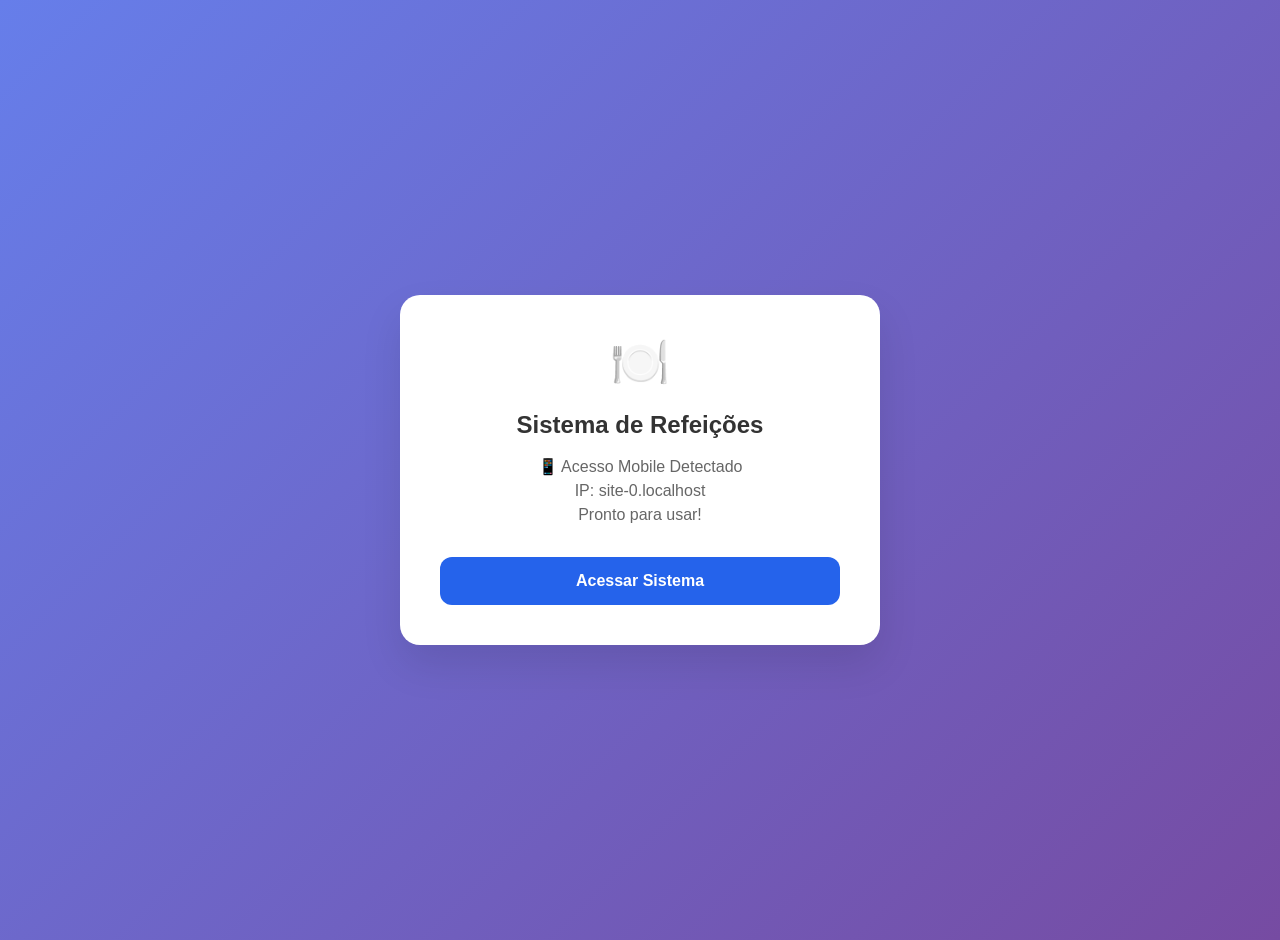
==== index.html @ 91d1c6ac "Initial commit - Sistema de pedidos com credenciais seguras" ====
<!DOCTYPE html>
<html lang="pt-BR">
<head>
    <meta charset="UTF-8">
    <meta name="viewport" content="width=device-width, initial-scale=1.0">
    <title>Sistema de Refeições - Redirecionamento</title>
    <style>
        body {
            font-family: -apple-system, BlinkMacSystemFont, 'Segoe UI', Roboto, sans-serif;
            background: linear-gradient(135deg, #667eea 0%, #764ba2 100%);
            min-height: 100vh;
            display: flex;
            align-items: center;
            justify-content: center;
            margin: 0;
            padding: 20px;
        }
        .card {
            background: white;
            border-radius: 20px;
            padding: 40px;
            text-align: center;
            box-shadow: 0 20px 40px rgba(0,0,0,0.1);
            max-width: 400px;
            width: 100%;
        }
        .icon {
            font-size: 48px;
            margin-bottom: 20px;
        }
        h1 {
            color: #333;
            margin-bottom: 10px;
            font-size: 24px;
        }
        p {
            color: #666;
            margin-bottom: 30px;
            line-height: 1.5;
        }
        .btn {
            background: #2563eb;
            color: white;
            border: none;
            border-radius: 12px;
            padding: 15px 30px;
            font-size: 16px;
            font-weight: 600;
            cursor: pointer;
            transition: all 0.3s ease;
            width: 100%;
        }
        .btn:hover {
            background: #1d4ed8;
            transform: translateY(-2px);
        }
        .loading {
            color: #f59e0b;
            font-weight: 600;
        }
    </style>
</head>
<body>
    <div class="card">
        <div class="icon">🍽️</div>
        <h1>Sistema de Refeições</h1>
        <p id="status" class="loading">Detectando configuração...</p>
        <button id="accessBtn" class="btn" onclick="acessarSistema()" style="display: none;">
            Acessar Sistema
        </button>
    </div>

    <script>
        function acessarSistema() {
            window.location.href = 'sistema-pedidos.html';
        }

        // Detectar se estamos acessando via rede ou localmente
        window.onload = function() {
            const hostname = window.location.hostname;
            const statusEl = document.getElementById('status');
            const btnEl = document.getElementById('accessBtn');
            
            setTimeout(() => {
                if (hostname === 'localhost' || hostname === '127.0.0.1') {
                    statusEl.innerHTML = '💻 Acesso Local Detectado<br>Clique para entrar no sistema.';
                } else {
                    statusEl.innerHTML = `📱 Acesso Mobile Detectado<br>IP: ${hostname}<br>Pronto para usar!`;
                }
                statusEl.classList.remove('loading');
                btnEl.style.display = 'block';
            }, 1000);
        };
    </script>
</body>
</html>
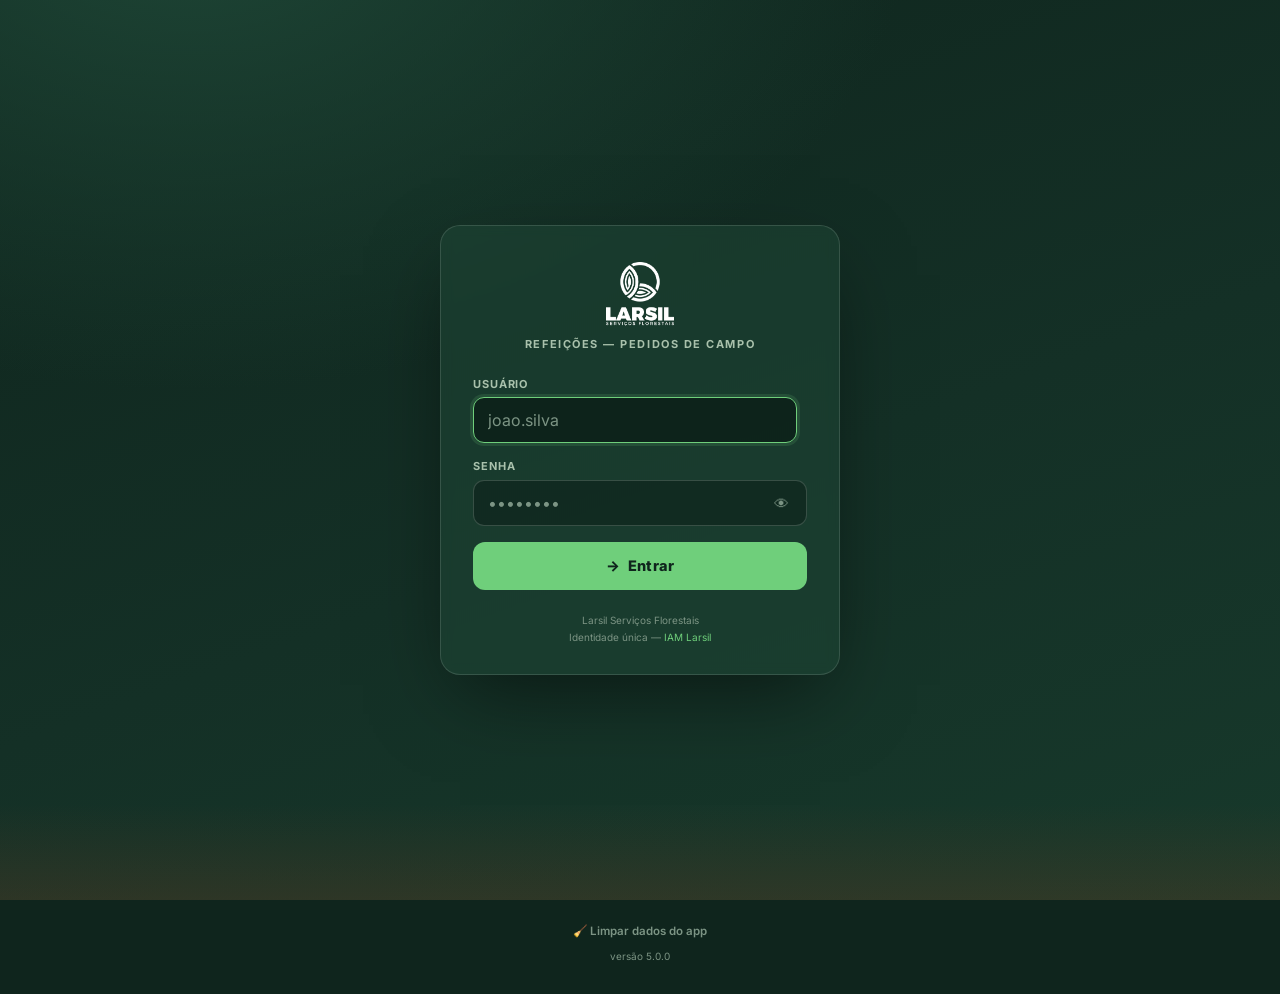
==== commit 4cdaad73: "Reformula o app de refeicoes: IAM, pedido em etapas e aprovacao no Telegram Identidade e acesso - Lo" ====
--- a/index.html
+++ b/index.html
@@ -3,94 +3,48 @@
 <head>
     <meta charset="UTF-8">
     <meta name="viewport" content="width=device-width, initial-scale=1.0">
-    <title>Sistema de Refeições - Redirecionamento</title>
+    <meta name="theme-color" content="#0F251D">
+    <title>Refeições - Larsil</title>
+    <link rel="stylesheet" href="/assets/theme.css">
+    <script src="/assets/session.js"></script>
     <style>
         body {
-            font-family: -apple-system, BlinkMacSystemFont, 'Segoe UI', Roboto, sans-serif;
-            background: linear-gradient(135deg, #667eea 0%, #764ba2 100%);
+            margin: 0;
             min-height: 100vh;
             display: flex;
             align-items: center;
             justify-content: center;
-            margin: 0;
-            padding: 20px;
+            background: var(--lar-fundo);
+            color: var(--lar-muted);
+            font-family: 'Inter', -apple-system, BlinkMacSystemFont, 'Segoe UI', sans-serif;
         }
-        .card {
-            background: white;
-            border-radius: 20px;
-            padding: 40px;
-            text-align: center;
-            box-shadow: 0 20px 40px rgba(0,0,0,0.1);
-            max-width: 400px;
-            width: 100%;
-        }
-        .icon {
-            font-size: 48px;
-            margin-bottom: 20px;
-        }
-        h1 {
-            color: #333;
-            margin-bottom: 10px;
-            font-size: 24px;
-        }
-        p {
-            color: #666;
-            margin-bottom: 30px;
-            line-height: 1.5;
-        }
-        .btn {
-            background: #2563eb;
-            color: white;
-            border: none;
-            border-radius: 12px;
-            padding: 15px 30px;
-            font-size: 16px;
-            font-weight: 600;
-            cursor: pointer;
-            transition: all 0.3s ease;
-            width: 100%;
-        }
-        .btn:hover {
-            background: #1d4ed8;
-            transform: translateY(-2px);
-        }
-        .loading {
-            color: #f59e0b;
-            font-weight: 600;
-        }
+        .carregando { display: flex; align-items: center; gap: 12px; font-size: 13px; }
     </style>
+    <link rel="icon" type="image/png" sizes="32x32" href="/assets/icone-32.png">
+    <link rel="icon" type="image/png" sizes="64x64" href="/assets/icone-64.png">
+    <link rel="apple-touch-icon" sizes="180x180" href="/assets/icone-180.png">
 </head>
 <body>
-    <div class="card">
-        <div class="icon">🍽️</div>
-        <h1>Sistema de Refeições</h1>
-        <p id="status" class="loading">Detectando configuração...</p>
-        <button id="accessBtn" class="btn" onclick="acessarSistema()" style="display: none;">
-            Acessar Sistema
-        </button>
+    <!--
+        Porta de entrada. Só decide para onde mandar a pessoa; quem autentica
+        é a IAM, em /login.html. O servidor já serve login.html na raiz, então
+        este arquivo só é atingido por quem tem o /index.html no atalho antigo.
+    -->
+    <div class="carregando">
+        <span class="lar-spinner"></span>
+        <span>Abrindo…</span>
     </div>
 
     <script>
-        function acessarSistema() {
-            window.location.href = 'sistema-pedidos.html';
-        }
-
-        // Detectar se estamos acessando via rede ou localmente
-        window.onload = function() {
-            const hostname = window.location.hostname;
-            const statusEl = document.getElementById('status');
-            const btnEl = document.getElementById('accessBtn');
-            
-            setTimeout(() => {
-                if (hostname === 'localhost' || hostname === '127.0.0.1') {
-                    statusEl.innerHTML = '💻 Acesso Local Detectado<br>Clique para entrar no sistema.';
-                } else {
-                    statusEl.innerHTML = `📱 Acesso Mobile Detectado<br>IP: ${hostname}<br>Pronto para usar!`;
-                }
-                statusEl.classList.remove('loading');
-                btnEl.style.display = 'block';
-            }, 1000);
-        };
+        (function () {
+            if (!SESSION.sessaoUsavel()) {
+                window.location.replace('/login.html');
+            } else if (!SESSION.getEquipe()) {
+                window.location.replace('/escolher-equipe.html');
+            } else {
+                window.location.replace('/sistema-pedidos.html');
+            }
+        })();
     </script>
 </body>
 </html>
--- a/assets/theme.css
+++ b/assets/theme.css
@@ -0,0 +1,829 @@
+/* ==========================================================================
+   theme.css — Design system Larsil aplicado ao Sistema de Refeições.
+
+   Mesma paleta e mesma assinatura visual do Painel PCP e do Sistema de
+   Justificativas: verde floresta escuro, superfícies de vidro, Inter.
+   Os três sistemas precisam parecer um só.
+
+   Diferença deste projeto: ele é um PWA usado no campo, no celular, muitas
+   vezes sob sol forte e com uma mão só. Por isso os alvos de toque são
+   maiores e os contrastes um pouco mais duros que no painel de mesa.
+   ========================================================================== */
+
+:root {
+    /* --------------------------------------------------------------
+       Paleta Larsil — idêntica ao PCP/Justificativas
+       -------------------------------------------------------------- */
+    --lar-bg-1: #0F251D;
+    --lar-bg-2: #143026;
+    --lar-bg-3: #17392B;
+
+    --lar-surface: rgba(30, 70, 54, 0.55);
+    --lar-surface-2: rgba(10, 26, 20, 0.45);
+    --lar-surface-3: rgba(10, 26, 20, 0.68);
+
+    --lar-line: rgba(234, 241, 232, 0.14);
+    --lar-line-forte: rgba(234, 241, 232, 0.22);
+
+    --lar-green: #6FCF7B;
+    --lar-green-escuro: #4FA85C;
+    --lar-text: #EAF1E8;
+    --lar-muted: #A9C1AC;
+    --lar-soft: #7C9484;
+
+    /* Acentos de estado (usados com parcimônia — o verde é o protagonista) */
+    --lar-amber: #E8B04B;
+    --lar-red: #DC5046;
+    --lar-red-claro: #F3B4AC;
+    --lar-blue: #5AA9E6;
+
+    /* Texto de maior contraste sobre a superfície atual.
+       Existe porque o valor certo muda entre o tema escuro e o claro —
+       antes estava cravado como #FFFFFF em dezenas de regras. */
+    --lar-forte: #FFFFFF;
+
+    /* Superfícies que flutuam sobre o conteúdo (folhas, gavetas, popups) */
+    --lar-painel: #163A2C;
+    --lar-painel-translucido: rgba(16, 40, 31, 0.92);
+
+    /* Véu escuro atrás do que flutua */
+    --lar-veu: rgba(2, 12, 8, 0.80);
+
+    /* Fundo da página: o mesmo gradiente do painel */
+    --lar-fundo: radial-gradient(1200px 800px at 15% -10%, #1E4636 0%, transparent 60%),
+                 linear-gradient(160deg, var(--lar-bg-1) 0%, var(--lar-bg-2) 55%, var(--lar-bg-3) 100%);
+
+    /* --------------------------------------------------------------
+       Layout
+       -------------------------------------------------------------- */
+    --raio-sm: 9px;
+    --raio-md: 12px;
+    --raio-lg: 16px;
+    --raio-xl: 20px;
+
+    --sombra-card: 0 24px 60px -24px rgba(0, 0, 0, 0.6);
+    --sombra-flutuante: 0 30px 80px -20px rgba(0, 0, 0, 0.55);
+
+    /* Alvo de toque mínimo confortável no celular */
+    --toque: 48px;
+
+    /* --------------------------------------------------------------
+       Movimento — uma curva só, para o sistema inteiro ter o mesmo "peso"
+       -------------------------------------------------------------- */
+    --ease: cubic-bezier(.2, .9, .3, 1);
+    --ease-suave: cubic-bezier(.2, .8, .2, 1);
+    --t-rapida: .15s;
+    --t: .25s;
+    --t-lenta: .45s;
+}
+
+html {
+    font-family: 'Inter', -apple-system, BlinkMacSystemFont, 'Segoe UI', Roboto, sans-serif;
+    -webkit-text-size-adjust: 100%;
+}
+
+/* Foco visível em tudo que é interativo — obrigatório para acessibilidade */
+:focus-visible {
+    outline: 2px solid var(--lar-green);
+    outline-offset: 2px;
+    border-radius: 4px;
+}
+
+/* Barras de rolagem discretas no tema escuro.
+   Escopo em html/body e nos containers que realmente rolam — o seletor `*`
+   pintava barra em todo elemento e o navegador desenhava faixas coloridas
+   soltas na borda da tela. */
+html, body, .rolagem {
+    scrollbar-width: thin;
+    scrollbar-color: rgba(234, 241, 232, 0.22) transparent;
+}
+html::-webkit-scrollbar,
+body::-webkit-scrollbar,
+.rolagem::-webkit-scrollbar { width: 8px; height: 8px; }
+
+html::-webkit-scrollbar-thumb,
+body::-webkit-scrollbar-thumb,
+.rolagem::-webkit-scrollbar-thumb {
+    background: rgba(234, 241, 232, 0.22);
+    border-radius: 8px;
+}
+html::-webkit-scrollbar-track,
+body::-webkit-scrollbar-track,
+.rolagem::-webkit-scrollbar-track { background: transparent; }
+
+/* Nada deve criar rolagem horizontal no celular.
+   `clip` e não `hidden`: hidden transforma o body em container de rolagem e
+   quebra o position:sticky do cabeçalho e da barra de ação. */
+html, body { max-width: 100%; overflow-x: clip; }
+
+/* ==========================================================================
+   ANIMAÇÕES COMPARTILHADAS
+   Um vocabulário pequeno, usado em todo o sistema. Se uma tela precisar de
+   um movimento novo, ele entra aqui — não solto dentro da tela.
+   ========================================================================== */
+
+@keyframes larFadeIn   { from { opacity: 0; } to { opacity: 1; } }
+@keyframes larFadeOut  { from { opacity: 1; } to { opacity: 0; } }
+
+@keyframes larCardIn {
+    from { opacity: 0; transform: translateY(10px) scale(.98); }
+    to   { opacity: 1; transform: none; }
+}
+
+@keyframes larSobe {
+    from { opacity: 0; transform: translateY(14px); }
+    to   { opacity: 1; transform: none; }
+}
+
+@keyframes larPop {
+    from { opacity: 0; transform: scale(.5); }
+    to   { opacity: 1; transform: scale(1); }
+}
+
+@keyframes larGira { to { transform: rotate(360deg); } }
+
+@keyframes larPulsa {
+    0%, 100% { opacity: 1; }
+    50%      { opacity: .45; }
+}
+
+@keyframes larBrilho {
+    0%   { background-position: -200% 0; }
+    100% { background-position:  200% 0; }
+}
+
+/* Entrada escalonada de listas/cards. Aplique .lar-cascata no container. */
+.lar-cascata > * { animation: larSobe .42s var(--ease-suave) both; }
+.lar-cascata > *:nth-child(1) { animation-delay: .04s; }
+.lar-cascata > *:nth-child(2) { animation-delay: .09s; }
+.lar-cascata > *:nth-child(3) { animation-delay: .14s; }
+.lar-cascata > *:nth-child(4) { animation-delay: .19s; }
+.lar-cascata > *:nth-child(5) { animation-delay: .24s; }
+.lar-cascata > *:nth-child(n+6) { animation-delay: .28s; }
+
+/* Skeleton de carregamento */
+.lar-skeleton {
+    background: linear-gradient(90deg,
+        rgba(234, 241, 232, 0.06) 0%,
+        rgba(234, 241, 232, 0.16) 50%,
+        rgba(234, 241, 232, 0.06) 100%);
+    background-size: 200% 100%;
+    animation: larBrilho 1.4s infinite linear;
+    border-radius: var(--raio-sm);
+}
+
+/* Spinner padrão */
+.lar-spinner {
+    width: 16px;
+    height: 16px;
+    border: 2px solid rgba(234, 241, 232, 0.25);
+    border-top-color: var(--lar-green);
+    border-radius: 50%;
+    animation: larGira .6s linear infinite;
+    flex-shrink: 0;
+}
+
+/* ==========================================================================
+   TRANSIÇÃO ENTRE TELAS
+   O app é uma página só que troca de "tela". Sem transição, a troca parece
+   um salto. Estas classes dão a mesma sensação de navegação nativa.
+   ========================================================================== */
+.lar-tela {
+    animation: larSobe .32s var(--ease) both;
+}
+.lar-tela.lar-saindo {
+    animation: larFadeOut .18s ease-in both;
+}
+
+/* ==========================================================================
+   COMPONENTES BASE
+   ========================================================================== */
+
+/* --- Cartão de vidro --------------------------------------------------- */
+.lar-card {
+    background: var(--lar-surface);
+    border: 1px solid var(--lar-line);
+    border-radius: var(--raio-xl);
+    box-shadow: var(--sombra-card);
+    backdrop-filter: blur(10px);
+    -webkit-backdrop-filter: blur(10px);
+}
+
+/* --- Campos ------------------------------------------------------------ */
+.lar-label {
+    display: block;
+    font-size: 11px;
+    font-weight: 700;
+    text-transform: uppercase;
+    letter-spacing: .08em;
+    color: var(--lar-muted);
+    margin-bottom: .45rem;
+}
+
+.lar-input {
+    width: 100%;
+    min-height: var(--toque);
+    border-radius: 11px;
+    padding: 0 14px;
+    background: var(--lar-surface-2);
+    border: 1px solid rgba(234, 241, 232, 0.18);
+    color: var(--lar-text);
+    /* 16px evita o zoom automático do iOS ao focar o campo */
+    font-size: 16px;
+    font-family: inherit;
+    transition: border-color var(--t-rapida), background var(--t-rapida), box-shadow var(--t-rapida);
+}
+.lar-input::placeholder { color: var(--lar-soft); }
+.lar-input:focus {
+    outline: none;
+    border-color: var(--lar-green);
+    background: var(--lar-surface-3);
+    box-shadow: 0 0 0 3px rgba(111, 207, 123, 0.14);
+}
+.lar-input:disabled { opacity: .55; }
+
+textarea.lar-input { padding: 12px 14px; line-height: 1.5; resize: vertical; }
+
+/* Select com seta própria (o nativo no Android/iOS destoa do tema) */
+select.lar-input {
+    -webkit-appearance: none;
+    appearance: none;
+    padding-right: 40px;
+    background-image: url("data:image/svg+xml;charset=UTF-8,%3csvg xmlns='http://www.w3.org/2000/svg' viewBox='0 0 24 24' fill='none' stroke='%23A9C1AC' stroke-width='2.2' stroke-linecap='round' stroke-linejoin='round'%3e%3cpolyline points='6 9 12 15 18 9'/%3e%3c/svg%3e");
+    background-repeat: no-repeat;
+    background-position: right 13px center;
+    background-size: 18px;
+}
+select.lar-input option { background: var(--lar-bg-2); color: var(--lar-text); }
+
+/* --- Botões ------------------------------------------------------------ */
+.lar-btn {
+    display: inline-flex;
+    align-items: center;
+    justify-content: center;
+    gap: 8px;
+    min-height: var(--toque);
+    padding: 0 18px;
+    border-radius: var(--raio-md);
+    border: 1px solid var(--lar-line);
+    background: var(--lar-surface-2);
+    color: var(--lar-text);
+    font-family: inherit;
+    font-size: 14px;
+    font-weight: 600;
+    cursor: pointer;
+    white-space: nowrap;
+    transition: background var(--t-rapida), border-color var(--t-rapida),
+                transform .1s, filter var(--t-rapida);
+}
+.lar-btn:hover:not(:disabled) { background: rgba(30, 70, 54, 0.7); border-color: var(--lar-line-forte); }
+.lar-btn:active:not(:disabled) { transform: scale(.985); }
+.lar-btn:disabled { opacity: .5; cursor: default; }
+
+.lar-btn-primario {
+    background: var(--lar-green);
+    border-color: var(--lar-green);
+    color: var(--lar-bg-1);
+    font-weight: 800;
+}
+.lar-btn-primario:hover:not(:disabled) { background: var(--lar-green); filter: brightness(1.07); }
+
+.lar-btn-perigo {
+    background: rgba(220, 80, 70, 0.16);
+    border-color: rgba(220, 80, 70, 0.34);
+    color: var(--lar-red-claro);
+}
+.lar-btn-perigo:hover:not(:disabled) { background: rgba(220, 80, 70, 0.26); }
+
+.lar-btn-bloco { width: 100%; }
+
+/* --- Avisos ------------------------------------------------------------ */
+.lar-erro {
+    background: rgba(220, 80, 70, 0.14);
+    border: 1px solid rgba(220, 80, 70, 0.3);
+    color: var(--lar-red-claro);
+    font-size: 12.5px;
+    line-height: 1.5;
+    border-radius: 10px;
+    padding: 10px 12px;
+    animation: larSobe .22s var(--ease) both;
+}
+
+.lar-aviso {
+    background: rgba(232, 176, 75, 0.12);
+    border: 1px solid rgba(232, 176, 75, 0.28);
+    color: #F0D49A;
+    font-size: 12.5px;
+    line-height: 1.5;
+    border-radius: 10px;
+    padding: 10px 12px;
+}
+
+/* --- Selo / pílula ----------------------------------------------------- */
+.lar-selo {
+    display: inline-flex;
+    align-items: center;
+    gap: 6px;
+    height: 26px;
+    padding: 0 11px;
+    border-radius: 999px;
+    background: var(--lar-surface-2);
+    border: 1px solid var(--lar-line);
+    color: var(--lar-muted);
+    font-size: 11.5px;
+    font-weight: 700;
+    letter-spacing: .02em;
+    white-space: nowrap;
+}
+.lar-selo-verde { background: rgba(111, 207, 123, 0.14); border-color: rgba(111, 207, 123, 0.32); color: var(--lar-green); }
+.lar-selo-ambar { background: rgba(232, 176, 75, 0.14); border-color: rgba(232, 176, 75, 0.3); color: var(--lar-amber); }
+.lar-selo-vermelho { background: rgba(220, 80, 70, 0.16); border-color: rgba(220, 80, 70, 0.32); color: var(--lar-red-claro); }
+
+/* ==========================================================================
+   TOASTS — substituem os alert() bloqueantes
+   ========================================================================== */
+/* Rodapé, não topo: em cima o aviso tapava o cabeçalho e a equipe ativa,
+   e ainda ficava longe do polegar de quem precisa lê-lo e seguir. */
+.lar-toasts {
+    position: fixed;
+    left: 50%;
+    transform: translateX(-50%);
+    bottom: calc(14px + env(safe-area-inset-bottom));
+    z-index: 4000;
+    display: flex;
+    flex-direction: column-reverse;
+    gap: 8px;
+    width: min(440px, calc(100vw - 24px));
+    pointer-events: none;
+}
+
+.lar-toast {
+    display: flex;
+    align-items: flex-start;
+    gap: 10px;
+    padding: 12px 14px;
+    border-radius: var(--raio-md);
+    background: rgba(15, 37, 29, 0.94);
+    border: 1px solid var(--lar-line-forte);
+    box-shadow: var(--sombra-flutuante);
+    backdrop-filter: blur(10px);
+    -webkit-backdrop-filter: blur(10px);
+    color: var(--lar-text);
+    font-size: 13.5px;
+    line-height: 1.45;
+    pointer-events: auto;
+    animation: larSobe .3s var(--ease) both;
+}
+.lar-toast.lar-saindo { animation: larFadeOut .24s ease-in both; }
+/* Entra subindo do rodapé */
+.lar-toast { animation: larSobe .3s var(--ease) both; }
+.lar-toast-icone { font-size: 16px; line-height: 1.2; flex-shrink: 0; }
+.lar-toast-ok      { border-left: 3px solid var(--lar-green); }
+.lar-toast-erro    { border-left: 3px solid var(--lar-red); }
+.lar-toast-aviso   { border-left: 3px solid var(--lar-amber); }
+.lar-toast-info    { border-left: 3px solid var(--lar-blue); }
+
+/* ==========================================================================
+   AVATARES E FOTOS
+   Cultura Larsil: sempre mostrar a foto das pessoas.
+   A foto é resolvida pelo Painel PCP por nome (ver assets/session.js).
+   ========================================================================== */
+.avatar-foto {
+    border-radius: 50%;
+    overflow: hidden;
+    flex-shrink: 0;
+    display: inline-flex;
+    align-items: center;
+    justify-content: center;
+    background: var(--lar-surface-2);
+    border: 1px solid var(--lar-line-forte);
+    color: var(--lar-muted);
+    font-weight: 800;
+    font-size: 11px;
+    line-height: 1;
+    vertical-align: middle;
+    user-select: none;
+}
+.avatar-foto img {
+    width: 100%;
+    height: 100%;
+    object-fit: cover;
+    object-position: top;   /* enquadra o rosto, não o meio da foto */
+    display: block;
+}
+.avatar-clicavel { cursor: zoom-in; transition: transform var(--t-rapida), box-shadow var(--t-rapida); }
+.avatar-clicavel:hover { transform: scale(1.1); box-shadow: 0 0 0 2px var(--lar-green); }
+
+.foto-lightbox {
+    position: fixed;
+    inset: 0;
+    z-index: 3000;
+    background: rgba(2, 6, 23, 0.88);
+    backdrop-filter: blur(4px);
+    display: flex;
+    align-items: center;
+    justify-content: center;
+    padding: 24px;
+    cursor: zoom-out;
+    animation: larFadeIn .18s ease-out both;
+}
+.foto-lightbox-caixa {
+    max-width: min(520px, 92vw);
+    text-align: center;
+    animation: larPop .22s var(--ease) both;
+}
+.foto-lightbox-caixa img {
+    max-width: 100%;
+    max-height: 74vh;
+    border-radius: var(--raio-lg);
+    box-shadow: var(--sombra-card);
+    display: block;
+    margin: 0 auto;
+}
+.foto-lightbox-nome {
+    margin-top: 14px;
+    color: var(--lar-text);
+    font-weight: 600;
+    font-size: 15px;
+    letter-spacing: .02em;
+}
+
+/* ==========================================================================
+   RESPEITAR PREFERÊNCIA DE MOVIMENTO REDUZIDO
+   Fica por último para vencer qualquer animação declarada acima.
+   ========================================================================== */
+@media (prefers-reduced-motion: reduce) {
+    *, *::before, *::after {
+        animation-duration: 0.01ms !important;
+        animation-iteration-count: 1 !important;
+        transition-duration: 0.01ms !important;
+        scroll-behavior: auto !important;
+    }
+}
+
+/* ==========================================================================
+   TEMA CLARO — telas de trabalho
+
+   O app é operado no campo, sob sol. Tela escura vira espelho lá fora: o
+   contraste que parece elegante no escritório desaparece. O login segue no
+   verde escuro, porque é o momento de marca e dura segundos; as telas de
+   trabalho, que duram o dia inteiro, ficam claras.
+
+   O verde da marca continua presente — só muda de papel. No escuro ele era
+   a luz; aqui ele é o acento, e por isso escurece: verde-menta sobre branco
+   não tem contraste suficiente para texto.
+   ========================================================================== */
+body.tema-claro {
+    --lar-bg-1: #EDF0EA;
+    --lar-bg-2: #F4F6F1;
+    --lar-bg-3: #FFFFFF;
+
+    --lar-surface: #FFFFFF;
+    --lar-surface-2: #F2F5EF;
+    --lar-surface-3: #E8EDE4;
+
+    --lar-line: rgba(20, 48, 38, 0.12);
+    --lar-line-forte: rgba(20, 48, 38, 0.22);
+
+    /* Verde escurecido: o menta original some sobre branco */
+    --lar-green: #1E7A47;
+    --lar-green-escuro: #145E37;
+
+    /* Escuros de proposito. A escala "texto forte / normal / secundario"
+       herdada do tema escuro nao serve aqui: no papel, sob sol e para quem
+       tem 50+, cinza medio simplesmente nao e lido. A hierarquia passa a ser
+       feita por TAMANHO e PESO, nao por clareza da tinta. */
+    --lar-text: #16211B;
+    --lar-forte: #0A130E;
+    --lar-muted: #263329;
+    --lar-soft: #3B4A41;
+
+    --lar-amber: #B87708;
+    --lar-red: #C0392B;
+    --lar-red-claro: #A5382C;
+    --lar-blue: #1F6FA8;
+
+    /* Papel levemente esverdeado: continua Larsil, sem o peso do escuro */
+    --lar-fundo: radial-gradient(1100px 700px at 12% -8%, #FFFFFF 0%, transparent 62%),
+                 linear-gradient(170deg, #EDF0EA 0%, #F3F6F0 55%, #E9EEE6 100%);
+
+    --lar-painel: #FFFFFF;
+    --lar-painel-translucido: rgba(255, 255, 255, 0.96);
+    --lar-veu: rgba(20, 38, 30, 0.42);
+
+    /* Sombras no claro precisam ser sutis: as do escuro viram borrão cinza */
+    --sombra-card: 0 2px 8px rgba(20, 48, 38, 0.07), 0 12px 28px -18px rgba(20, 48, 38, 0.18);
+    --sombra-flutuante: 0 8px 20px rgba(20, 48, 38, 0.10), 0 28px 60px -24px rgba(20, 48, 38, 0.28);
+
+    color: var(--lar-text);
+}
+
+/* O cartão PAGCORP continua escuro: é um cartão de verdade, e o contraste
+   com o papel claro é justamente o que o faz parecer um. */
+body.tema-claro .cartao {
+    background: linear-gradient(135deg, #1B5E3C 0%, #0F3A26 55%, #133F2C 100%);
+    border-color: rgba(15, 58, 38, 0.3);
+}
+body.tema-claro .cartao-marca { color: #8FD4A0; }
+body.tema-claro .cartao-numero,
+body.tema-claro .cartao-valor { color: #FFFFFF; }
+body.tema-claro .cartao-rotulo { color: rgba(207, 224, 212, .75); }
+
+/* Botão principal: verde cheio com texto branco (no escuro era o inverso) */
+body.tema-claro .btn-primary,
+body.tema-claro .btn-success,
+body.tema-claro .login-submit,
+body.tema-claro .lar-btn-primario {
+    background: #1E7A47;
+    border-color: #1E7A47;
+    color: #FFFFFF;
+}
+body.tema-claro .btn-success:hover:not(:disabled),
+body.tema-claro .btn-primary:hover:not(:disabled) { background: #1A6B3E; }
+
+/* Estados marcados: fundo suave, texto escuro — no claro, preenchimento
+   forte em item de lista cansa a leitura */
+body.tema-claro .meal-button.selected,
+body.tema-claro .fornecedor-opcao.escolhido,
+body.tema-claro .picker-opcao.marcada,
+body.tema-claro .equipe-linha.ativa {
+    background: rgba(30, 122, 71, 0.10);
+    border-color: #1E7A47;
+}
+body.tema-claro .meal-button.selected .meal-text { color: #145E37; }
+
+body.tema-claro .temp-aba.ativa,
+body.tema-claro .hora-sugerida.ativa {
+    background: #1E7A47;
+    color: #FFFFFF;
+}
+
+body.tema-claro .topbar-equipe {
+    background: rgba(30, 122, 71, 0.10);
+    border-color: rgba(30, 122, 71, 0.35);
+    color: #14432B;
+}
+body.tema-claro .topbar-equipe-lider { color: #55665C; }
+
+body.tema-claro .employee-item input[type="checkbox"] {
+    background: #FFFFFF;
+    border-color: rgba(20, 48, 38, 0.28);
+}
+body.tema-claro .employee-item input[type="checkbox"]:checked::after {
+    border-color: #FFFFFF;
+}
+
+body.tema-claro .menu-icone,
+body.tema-claro .button-icon,
+body.tema-claro .tipo-card-icone {
+    background: rgba(30, 122, 71, 0.10);
+    border-color: rgba(30, 122, 71, 0.24);
+}
+
+/* Pendências: âmbar precisa escurecer para ler sobre papel */
+body.tema-claro .pending-item {
+    background: rgba(184, 119, 8, 0.08);
+    border-color: rgba(184, 119, 8, 0.32);
+    border-left-color: #B87708;
+}
+body.tema-claro .pending-item h4 { color: #7A4E05; }
+body.tema-claro .pending-item p { color: #8A6420; }
+
+body.tema-claro .menu-badge,
+body.tema-claro .pending-count { background: #B87708; color: #FFFFFF; }
+
+body.tema-claro .cal-dia.tem {
+    background: rgba(184, 119, 8, 0.12);
+    border-color: rgba(184, 119, 8, 0.4);
+    color: #7A4E05;
+}
+body.tema-claro .cal-dia.selecionado { background: #B87708; color: #FFFFFF; }
+
+body.tema-claro .aviso-aprovacao,
+body.tema-claro .hist-sem-foto {
+    background: rgba(184, 119, 8, 0.09);
+    border-color: rgba(184, 119, 8, 0.3);
+}
+body.tema-claro .aviso-aprovacao p,
+body.tema-claro .hist-sem-foto { color: #7A4E05; }
+
+body.tema-claro .hist-selo.espera { color: #7A4E05; }
+body.tema-claro .hist-temp {
+    background: rgba(31, 111, 168, 0.08);
+    border-color: rgba(31, 111, 168, 0.26);
+    color: #1B5578;
+}
+
+body.tema-claro .resumo-total {
+    background: rgba(30, 122, 71, 0.09);
+    border-color: rgba(30, 122, 71, 0.32);
+}
+
+body.tema-claro .lar-toast { background: #FFFFFF; }
+
+/* Offline: no claro o app esfria para um papel acinzentado */
+body.tema-claro.offline {
+    --lar-green: #6B7A70;
+    --lar-fundo: linear-gradient(170deg, #EDEEEC 0%, #F2F3F1 55%, #E9EAE8 100%);
+    --lar-surface: #FBFBFA;
+}
+body.tema-claro.offline .rede { color: #55665C; }
+
+/* ==========================================================================
+   CABEÇALHO PARTIDO — tema claro
+
+   O logo da Larsil é branco, então sumia no papel. Em vez de trocar o logo
+   por uma versão escura (o que quebraria a identidade), o cabeçalho ganha um
+   bloco verde só para ele: a marca continua no seu fundo, e a divisão verde
+   e branco vira a assinatura visual da tela de trabalho — mesmo gesto da
+   faixa de terra que o login tem no rodapé.
+   ========================================================================== */
+body.tema-claro .topbar {
+    padding: 0;
+    overflow: hidden;
+    gap: 0;
+    border-color: rgba(20, 48, 38, 0.14);
+}
+
+/* O bloco da marca: verde, com o mesmo gradiente do login */
+body.tema-claro .topbar-logo {
+    height: auto;
+    width: auto;
+    box-sizing: content-box;
+    padding: 13px 18px;
+    background: linear-gradient(135deg, #1B5E3C 0%, #0F3A26 100%);
+    /* A altura do logo em si continua a mesma; o bloco é que cresce */
+    max-height: 30px;
+    align-self: stretch;
+    object-fit: contain;
+    /* Diagonal suave na emenda: corte reto pareceria erro de renderização */
+    clip-path: polygon(0 0, 100% 0, calc(100% - 14px) 100%, 0 100%);
+    padding-right: 30px;
+}
+
+body.tema-claro .topbar-titulo {
+    padding-left: 4px;
+    color: var(--lar-text);
+}
+
+body.tema-claro .topbar-avatar { margin-right: 13px; }
+
+/* O rodapé é o contrário: fundo verde, para a faixa de contexto se separar
+   do conteúdo e o app fechar com a cor da marca embaixo. */
+body.tema-claro .barra-rodape {
+    background: linear-gradient(135deg, #1B5E3C 0%, #143D2A 100%);
+    border-top-color: rgba(15, 58, 38, 0.4);
+    box-shadow: 0 -10px 26px -16px rgba(20, 48, 38, 0.45);
+}
+body.tema-claro .barra-rodape .topbar-equipe {
+    background: rgba(255, 255, 255, 0.14);
+    border-color: rgba(255, 255, 255, 0.3);
+    color: #FFFFFF;
+}
+body.tema-claro .barra-rodape .topbar-equipe-lider { color: rgba(230, 240, 233, 0.85); }
+body.tema-claro .barra-rodape .rede { color: #FFFFFF; }
+body.tema-claro .barra-rodape .rede-ponto { background: #6FCF7B; }
+
+/* O dropdown sobe do rodapé verde: volta a ser painel claro */
+body.tema-claro .equipe-dropdown {
+    background: var(--lar-painel);
+    border-color: var(--lar-line-forte);
+}
+body.tema-claro .equipe-linha-cod { color: #145E37; }
+
+/* ==========================================================================
+   CAMPOS EDITÁVEIS — tema claro
+
+   No escuro, campo era uma área MAIS clara que o fundo: a diferença de
+   luminosidade já dizia "digite aqui". No claro isso se inverte — o fundo já
+   é claro, então repetir a mesma receita deixou os campos quase invisíveis.
+
+   Aqui o sinal é outro: branco puro, borda nítida e uma sombra interna de um
+   pixel. É a convenção que todo mundo reconhece como campo de digitação.
+   ========================================================================== */
+body.tema-claro .form-control,
+body.tema-claro .lar-input,
+body.tema-claro .supplier-input,
+body.tema-claro .price-input,
+body.tema-claro .supplier-select,
+body.tema-claro .seletor,
+body.tema-claro .campo-data,
+body.tema-claro .picker-busca {
+    background: #FFFFFF;
+    border: 1.5px solid rgba(20, 48, 38, 0.22);
+    box-shadow: inset 0 1px 2px rgba(20, 48, 38, 0.06);
+    color: var(--lar-text);
+}
+
+body.tema-claro .form-control::placeholder,
+body.tema-claro .lar-input::placeholder,
+body.tema-claro .picker-busca::placeholder {
+    color: #5F6E65;
+}
+
+/* Foco: o verde da marca contornando o campo, sem mudar a cor do papel */
+body.tema-claro .form-control:focus,
+body.tema-claro .lar-input:focus,
+body.tema-claro .supplier-input:focus,
+body.tema-claro .price-input:focus,
+body.tema-claro .picker-busca:focus,
+body.tema-claro .campo-data:focus-within {
+    background: #FFFFFF;
+    border-color: #1E7A47;
+    box-shadow: 0 0 0 3px rgba(30, 122, 71, 0.16);
+    outline: none;
+}
+
+/* Campo só de leitura precisa parecer diferente de campo vazio */
+body.tema-claro .form-control[readonly] {
+    background: #F0F3EE;
+    border-style: dashed;
+    color: var(--lar-muted);
+    box-shadow: none;
+}
+
+body.tema-claro .form-control.faltando {
+    border-color: #B87708;
+    box-shadow: 0 0 0 3px rgba(184, 119, 8, 0.16);
+}
+
+/* Textarea: a alça de redimensionar some no branco sem uma borda mais firme */
+body.tema-claro textarea.form-control { border-color: rgba(20, 48, 38, 0.24); }
+
+/* Botões neutros também estavam sumindo: ganham contorno próprio */
+body.tema-claro .btn:not(.btn-success):not(.btn-primary):not(.btn-danger):not(.btn-problem):not(.btn-whatsapp) {
+    background: #FFFFFF;
+    border: 1.5px solid rgba(20, 48, 38, 0.2);
+    color: var(--lar-text);
+    box-shadow: 0 1px 2px rgba(20, 48, 38, 0.05);
+}
+body.tema-claro .btn:not(.btn-success):not(.btn-primary):hover:not(:disabled) {
+    background: #F4F7F2;
+    border-color: rgba(30, 122, 71, 0.45);
+}
+
+/* A lista de colaboradores é área de conteúdo, não campo: fica no papel */
+body.tema-claro .employees-list,
+body.tema-claro .picker-lista {
+    background: #FFFFFF;
+    border: 1px solid var(--lar-line);
+    box-shadow: none;
+}
+
+/* ==========================================================================
+   TEXTO DE APOIO — tema claro
+   As legendas e ajudas herdavam o cinza do tema escuro e sumiam no papel.
+   Aqui elas ficam praticamente pretas; quem separa título de apoio é o
+   tamanho e o peso, não a clareza da tinta.
+   ========================================================================== */
+body.tema-claro .text-muted,
+body.tema-claro .etapa-ajuda,
+body.tema-claro .menu-sub,
+body.tema-claro .colab-funcao,
+body.tema-claro .hist-meta,
+body.tema-claro .hist-item-conta,
+body.tema-claro .hist-item-forn,
+body.tema-claro .fornecedor-cidade,
+body.tema-claro .resumo-refeicao-forn,
+body.tema-claro .resumo-refeicao-conta,
+body.tema-claro .pessoa-nome small,
+body.tema-claro .picker-opcao-nome small,
+body.tema-claro .folha-titulo span,
+body.tema-claro .convite-topo span,
+body.tema-claro .quem-login,
+body.tema-claro .cal-legenda,
+body.tema-claro .contador-valor,
+body.tema-claro .resumo-linha span:first-child,
+body.tema-claro .hist-contexto-linha span:first-child,
+body.tema-claro .colab-contagem {
+    color: #263329;
+}
+
+/* Rótulos de campo: pretos e firmes — são a pergunta que a pessoa responde */
+body.tema-claro .form-group label,
+body.tema-claro .login-label,
+body.tema-claro .lar-label,
+body.tema-claro .resumo-secao,
+body.tema-claro .gaveta-secao,
+body.tema-claro .passo-rotulo,
+body.tema-claro .sugestao-titulo.outros,
+body.tema-claro .cidade-cabecalho,
+body.tema-claro .dia-titulo,
+body.tema-claro .cal-nome-dia {
+    color: #16211B;
+}
+
+/* Números e valores: o mais escuro que existe */
+body.tema-claro .contador-valor,
+body.tema-claro .resumo-total-valor,
+body.tema-claro .hist-data strong,
+body.tema-claro .hist-valores strong,
+body.tema-claro .resumo-refeicao-subtotal,
+body.tema-claro .hist-item-valor,
+body.tema-claro .colab-contagem strong {
+    color: #0A130E;
+}
+
+/* Dias fora do mês continuam apagados: ali o apagado É a informação */
+body.tema-claro .cal-dia.fora { color: #8A968F; }
+body.tema-claro .cal-dia { color: #263329; }
